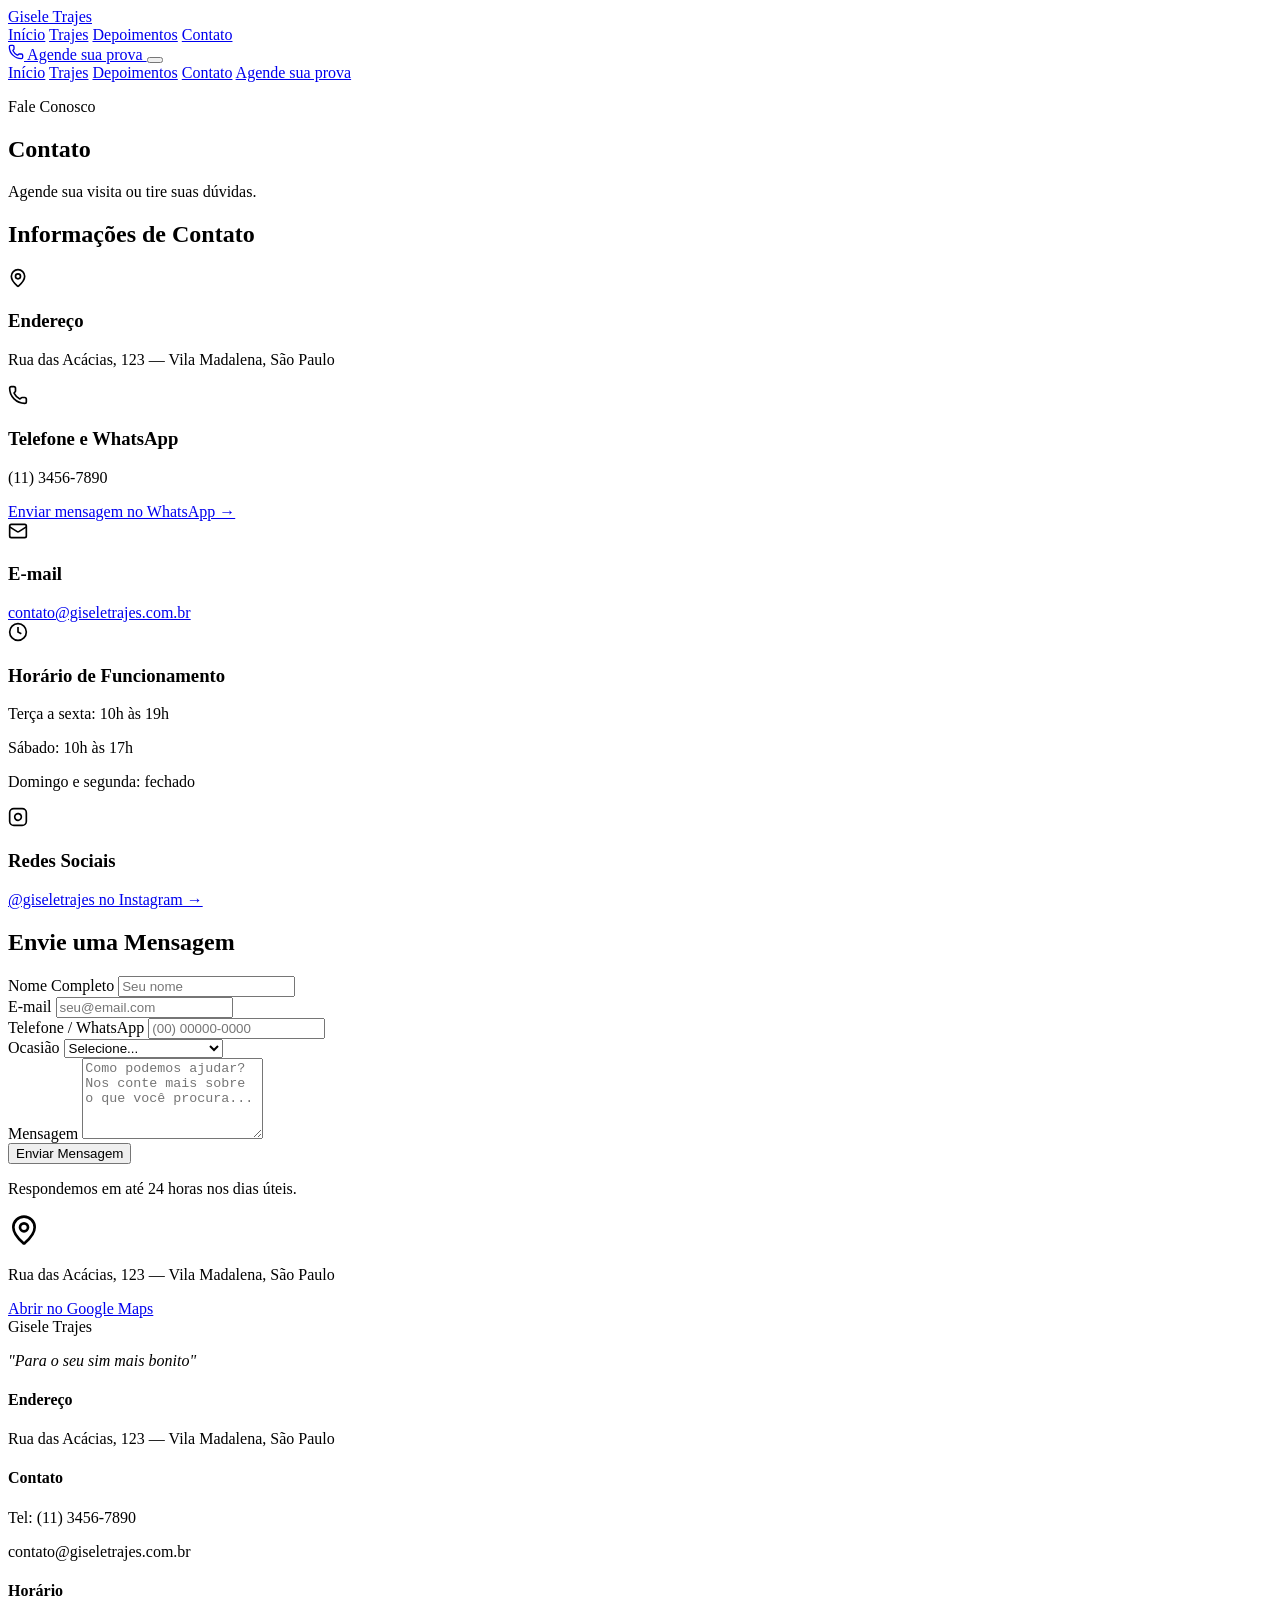
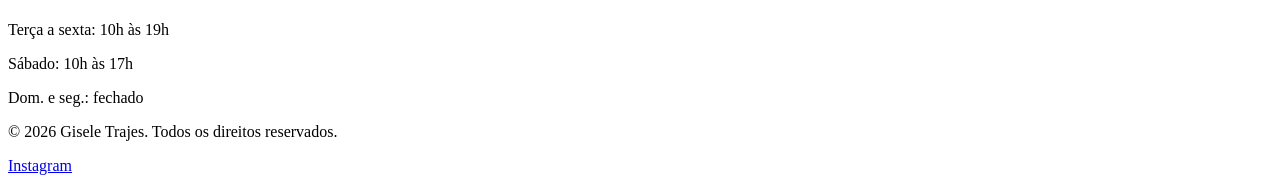
==== contato.html @ ccc1bd3e "Add files via upload" ====
<!DOCTYPE html>
<html lang="pt-BR">
<head>
  <meta charset="UTF-8">
  <meta name="viewport" content="width=device-width, initial-scale=1.0">
  <title>Contato — Gisele Trajes</title>
  <link rel="stylesheet" href="assets/css/style.css">
  <link rel="preconnect" href="https://fonts.googleapis.com">
  <link rel="preconnect" href="https://fonts.gstatic.com" crossorigin>
  <link href="https://fonts.googleapis.com/css2?family=Playfair+Display:ital,wght@0,400;0,600;1,400&family=Cormorant+Garamond:wght@300;400&family=Jost:wght@300;400;500&display=swap" rel="stylesheet">
</head>
<body>

  <header class="site-header">
    <div class="container header-inner">
      <a href="index.html" class="logo">
        <img src="assets/images/logo.svg" alt="Gisele Trajes" class="logo-img" onerror="this.style.display='none'; this.nextElementSibling.style.display='block'">
        <span class="logo-text" style="display:none">Gisele Trajes</span>
      </a>
      <nav class="main-nav">
        <a href="index.html" class="nav-link">Início</a>
        <a href="trajes.html" class="nav-link">Trajes</a>
        <a href="depoimentos.html" class="nav-link">Depoimentos</a>
        <a href="contato.html" class="nav-link active">Contato</a>
      </nav>
      <a href="https://wa.me/5511999998888?text=Olá!%20Vim%20pelo%20site%20da%20Gisele%20Trajes%20e%20gostaria%20de%20mais%20informações." target="_blank" class="btn btn-primary header-cta">
        <svg width="16" height="16" viewBox="0 0 24 24" fill="none" stroke="currentColor" stroke-width="2" stroke-linecap="round" stroke-linejoin="round"><path d="M13.832 16.568a1 1 0 0 0 1.213-.303l.355-.465A2 2 0 0 1 17 15h3a2 2 0 0 1 2 2v3a2 2 0 0 1-2 2A18 18 0 0 1 2 4a2 2 0 0 1 2-2h3a2 2 0 0 1 2 2v3a2 2 0 0 1-.8 1.6l-.468.351a1 1 0 0 0-.292 1.233 14 14 0 0 0 6.392 6.384"></path></svg>
        Agende sua prova
      </a>
      <button class="menu-toggle" aria-label="Menu" onclick="toggleMenu()">
        <span></span><span></span><span></span>
      </button>
    </div>
    <div class="mobile-nav" id="mobileNav">
      <a href="index.html">Início</a>
      <a href="trajes.html">Trajes</a>
      <a href="depoimentos.html">Depoimentos</a>
      <a href="contato.html">Contato</a>
      <a href="https://wa.me/5511999998888" target="_blank" class="btn btn-primary">Agende sua prova</a>
    </div>
  </header>

  <main>

    <!-- PAGE HERO SHORT -->
    <section class="page-hero page-hero-short">
      <div class="container page-hero-content">
        <p class="section-eyebrow">Fale Conosco</p>
        <h1 class="page-hero-title dark">Contato</h1>
        <p class="page-hero-sub dark">Agende sua visita ou tire suas dúvidas.</p>
      </div>
    </section>

    <!-- CONTATO PRINCIPAL -->
    <section class="section">
      <div class="container contact-grid">

        <!-- INFO -->
        <div class="contact-info">
          <h2 class="section-title">Informações de Contato</h2>

          <div class="contact-items">
            <div class="contact-item">
              <div class="contact-icon">
                <svg width="20" height="20" viewBox="0 0 24 24" fill="none" stroke="currentColor" stroke-width="2"><path d="M20 10c0 4.993-5.539 10.193-7.399 11.799a1 1 0 0 1-1.202 0C9.539 20.193 4 14.993 4 10a8 8 0 0 1 16 0"/><circle cx="12" cy="10" r="3"/></svg>
              </div>
              <div>
                <h3>Endereço</h3>
                <p>Rua das Acácias, 123 — Vila Madalena, São Paulo</p>
              </div>
            </div>

            <div class="contact-item">
              <div class="contact-icon">
                <svg width="20" height="20" viewBox="0 0 24 24" fill="none" stroke="currentColor" stroke-width="2"><path d="M13.832 16.568a1 1 0 0 0 1.213-.303l.355-.465A2 2 0 0 1 17 15h3a2 2 0 0 1 2 2v3a2 2 0 0 1-2 2A18 18 0 0 1 2 4a2 2 0 0 1 2-2h3a2 2 0 0 1 2 2v3a2 2 0 0 1-.8 1.6l-.468.351a1 1 0 0 0-.292 1.233 14 14 0 0 0 6.392 6.384"/></svg>
              </div>
              <div>
                <h3>Telefone e WhatsApp</h3>
                <p>(11) 3456-7890</p>
                <a href="https://wa.me/5511999998888?text=Olá!%20Vim%20pelo%20site%20da%20Gisele%20Trajes." target="_blank" class="contact-link">Enviar mensagem no WhatsApp →</a>
              </div>
            </div>

            <div class="contact-item">
              <div class="contact-icon">
                <svg width="20" height="20" viewBox="0 0 24 24" fill="none" stroke="currentColor" stroke-width="2"><path d="m22 7-8.991 5.727a2 2 0 0 1-2.009 0L2 7"/><rect x="2" y="4" width="20" height="16" rx="2"/></svg>
              </div>
              <div>
                <h3>E-mail</h3>
                <a href="mailto:contato@giseletrajes.com.br" class="contact-link">contato@giseletrajes.com.br</a>
              </div>
            </div>

            <div class="contact-item">
              <div class="contact-icon">
                <svg width="20" height="20" viewBox="0 0 24 24" fill="none" stroke="currentColor" stroke-width="2"><path d="M12 6v6l4 2"/><circle cx="12" cy="12" r="10"/></svg>
              </div>
              <div>
                <h3>Horário de Funcionamento</h3>
                <p>Terça a sexta: 10h às 19h</p>
                <p>Sábado: 10h às 17h</p>
                <p>Domingo e segunda: fechado</p>
              </div>
            </div>

            <div class="contact-item">
              <div class="contact-icon">
                <svg width="20" height="20" viewBox="0 0 24 24" fill="none" stroke="currentColor" stroke-width="2"><rect width="20" height="20" x="2" y="2" rx="5" ry="5"/><path d="M16 11.37A4 4 0 1 1 12.63 8 4 4 0 0 1 16 11.37z"/><line x1="17.5" x2="17.51" y1="6.5" y2="6.5"/></svg>
              </div>
              <div>
                <h3>Redes Sociais</h3>
                <a href="https://instagram.com/giseletrajes" target="_blank" class="contact-link">@giseletrajes no Instagram →</a>
              </div>
            </div>
          </div>
        </div>

        <!-- FORMULÁRIO -->
        <div class="contact-form-wrap">
          <h2 class="section-title">Envie uma Mensagem</h2>
          <form class="contact-form" id="contactForm" onsubmit="submitForm(event)">
            <div class="form-group">
              <label for="name">Nome Completo</label>
              <input type="text" id="name" name="name" placeholder="Seu nome" required>
            </div>
            <div class="form-row">
              <div class="form-group">
                <label for="email">E-mail</label>
                <input type="email" id="email" name="email" placeholder="seu@email.com" required>
              </div>
              <div class="form-group">
                <label for="phone">Telefone / WhatsApp</label>
                <input type="tel" id="phone" name="phone" placeholder="(00) 00000-0000">
              </div>
            </div>
            <div class="form-group">
              <label for="occasion">Ocasião</label>
              <select id="occasion" name="occasion">
                <option value="">Selecione...</option>
                <option value="noiva">Casamento (noiva)</option>
                <option value="madrinha">Casamento (madrinha)</option>
                <option value="debutante">Festa de 15 anos</option>
                <option value="outro">Outro evento</option>
              </select>
            </div>
            <div class="form-group">
              <label for="message">Mensagem</label>
              <textarea id="message" name="message" rows="5" placeholder="Como podemos ajudar? Nos conte mais sobre o que você procura..." required></textarea>
            </div>
            <button type="submit" class="btn btn-primary btn-full">Enviar Mensagem</button>
            <p class="form-note">Respondemos em até 24 horas nos dias úteis.</p>
          </form>
          <div class="form-success" id="formSuccess" style="display:none">
            <div class="success-icon">✓</div>
            <h3>Mensagem enviada!</h3>
            <p>Obrigada pelo contato. Retornaremos em breve.</p>
            <a href="https://wa.me/5511999998888" target="_blank" class="btn btn-primary mt-action">Também pode nos chamar no WhatsApp</a>
          </div>
        </div>

      </div>
    </section>

    <!-- MAPA -->
    <section class="map-section">
      <div class="map-placeholder">
        <div class="map-overlay-text">
          <svg width="32" height="32" viewBox="0 0 24 24" fill="none" stroke="currentColor" stroke-width="2"><path d="M20 10c0 4.993-5.539 10.193-7.399 11.799a1 1 0 0 1-1.202 0C9.539 20.193 4 14.993 4 10a8 8 0 0 1 16 0"/><circle cx="12" cy="10" r="3"/></svg>
          <p>Rua das Acácias, 123 — Vila Madalena, São Paulo</p>
          <a href="https://maps.google.com/?q=Rua+das+Acácias+123+Vila+Madalena+São+Paulo" target="_blank" class="btn btn-primary">Abrir no Google Maps</a>
        </div>
      </div>
    </section>

  </main>

  <footer class="site-footer">
    <div class="container footer-inner">
      <div class="footer-brand">
        <img src="assets/images/logo.svg" alt="Gisele Trajes" class="footer-logo" onerror="this.style.display='none'; this.nextElementSibling.style.display='block'">
        <span class="logo-text footer-logo-text" style="display:none">Gisele Trajes</span>
        <p class="footer-tagline"><em>"Para o seu sim mais bonito"</em></p>
      </div>
      <div class="footer-cols">
        <div class="footer-col">
          <h4>Endereço</h4>
          <p>Rua das Acácias, 123 — Vila Madalena, São Paulo</p>
        </div>
        <div class="footer-col">
          <h4>Contato</h4>
          <p>Tel: (11) 3456-7890</p>
          <p>contato@giseletrajes.com.br</p>
        </div>
        <div class="footer-col">
          <h4>Horário</h4>
          <p>Terça a sexta: 10h às 19h</p>
          <p>Sábado: 10h às 17h</p>
          <p>Dom. e seg.: fechado</p>
        </div>
      </div>
      <div class="footer-bottom">
        <p>© 2026 Gisele Trajes. Todos os direitos reservados.</p>
        <div class="footer-links">
          <a href="https://instagram.com/giseletrajes" target="_blank">Instagram</a>
        </div>
      </div>
    </div>
  </footer>

  <script src="assets/js/main.js"></script>
</body>
</html>
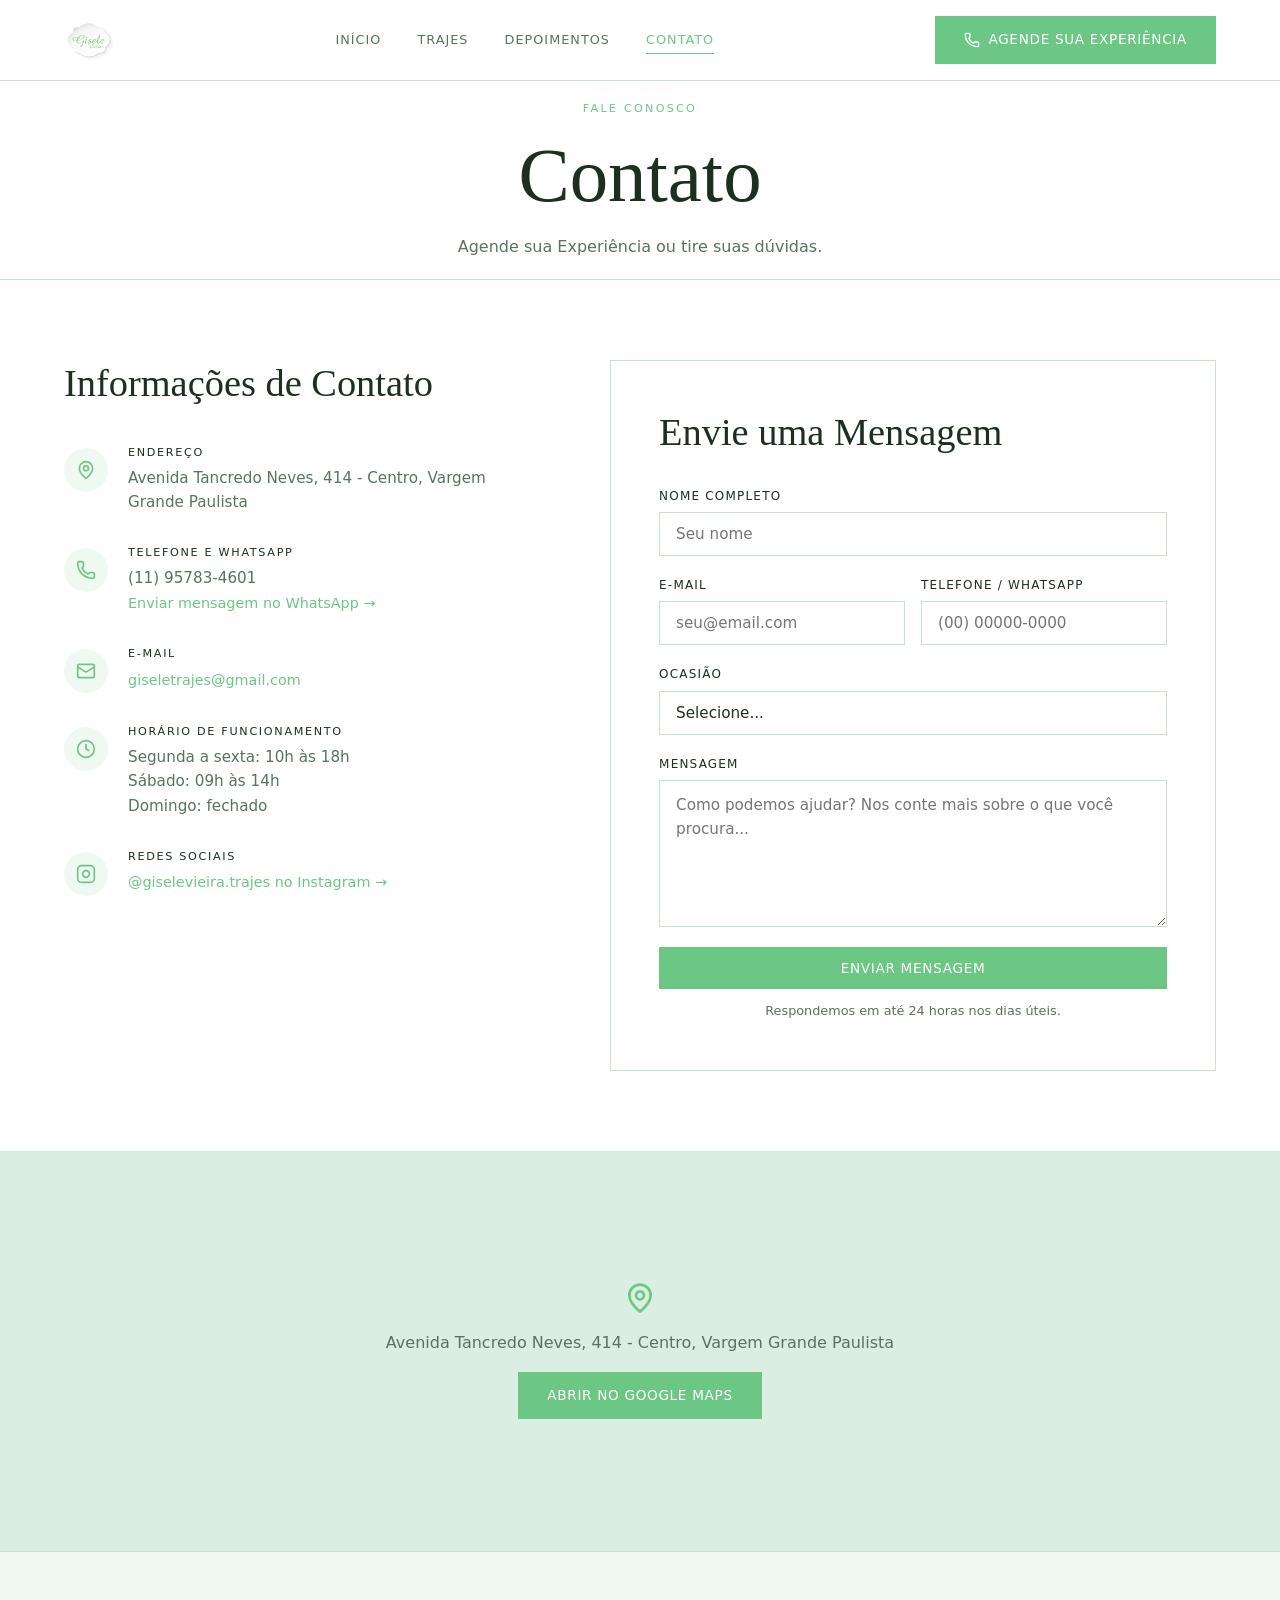
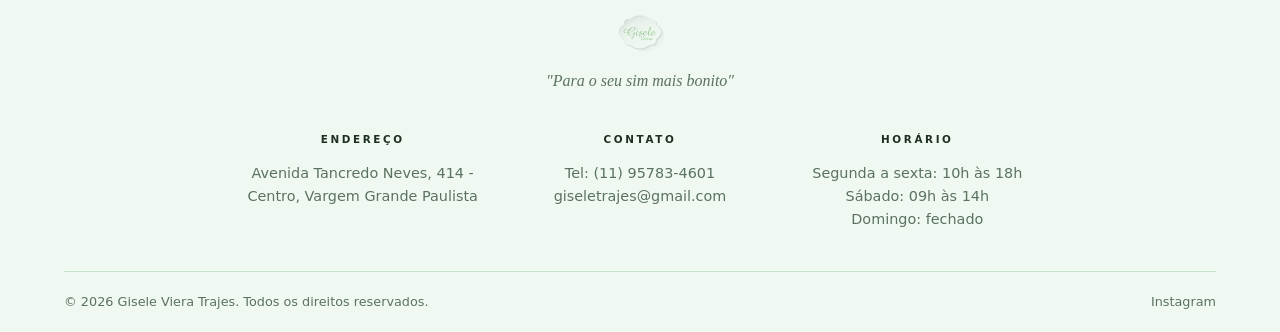
==== commit 9881191a: "Add files via upload" ====
--- a/contato.html
+++ b/contato.html
@@ -3,7 +3,28 @@
 <head>
   <meta charset="UTF-8">
   <meta name="viewport" content="width=device-width, initial-scale=1.0">
-  <title>Contato — Gisele Trajes</title>
+  <title>Gisele Viera Trajes — Contato</title>
+  <meta name="description" content="Entre em contato com a Gisele Viera Trajes em Vargem Grande Paulista e agende sua experiência ou tire suas dúvidas pelo WhatsApp.">
+  <link rel="canonical" href="https://giseletrajes.github.io/brilhe.comigo/contato.html">
+
+  <!-- Favicon -->
+  <link rel="icon" type="image/x-icon" href="assets/images/favicon/favicon.ico">
+  <link rel="icon" type="image/png" sizes="32x32" href="assets/images/favicon/favicon-32x32.png">
+  <link rel="icon" type="image/png" sizes="16x16" href="assets/images/favicon/favicon-16x16.png">
+  <link rel="apple-touch-icon" sizes="180x180" href="assets/images/favicon/apple-touch-icon.png">
+  <link rel="manifest" href="site.webmanifest">
+  <meta name="theme-color" content="#ffffff">
+
+  <!-- Open Graph / Redes sociais -->
+  <meta property="og:type" content="website">
+  <meta property="og:locale" content="pt_BR">
+  <meta property="og:site_name" content="Gisele Viera Trajes">
+  <meta property="og:title" content="Gisele Viera Trajes — Contato">
+  <meta property="og:description" content="Entre em contato com a Gisele Viera Trajes em Vargem Grande Paulista e agende sua experiência.">
+  <meta property="og:image" content="https://giseletrajes.github.io/brilhe.comigo/assets/images/favicon/android-chrome-512x512.png">
+  <meta property="og:url" content="https://giseletrajes.github.io/brilhe.comigo/contato.html">
+  <meta name="twitter:card" content="summary_large_image">
+
   <link rel="stylesheet" href="assets/css/style.css">
   <link rel="preconnect" href="https://fonts.googleapis.com">
   <link rel="preconnect" href="https://fonts.gstatic.com" crossorigin>
@@ -15,7 +36,7 @@
     <div class="container header-inner">
       <a href="index.html" class="logo">
         <img src="assets/images/logo.svg" alt="Gisele Trajes" class="logo-img" onerror="this.style.display='none'; this.nextElementSibling.style.display='block'">
-        <span class="logo-text" style="display:none">Gisele Trajes</span>
+        <span class="logo-text" style="display:none">Gisele Viera Trajes®</span>
       </a>
       <nav class="main-nav">
         <a href="index.html" class="nav-link">Início</a>
@@ -23,9 +44,9 @@
         <a href="depoimentos.html" class="nav-link">Depoimentos</a>
         <a href="contato.html" class="nav-link active">Contato</a>
       </nav>
-      <a href="https://wa.me/5511999998888?text=Olá!%20Vim%20pelo%20site%20da%20Gisele%20Trajes%20e%20gostaria%20de%20mais%20informações." target="_blank" class="btn btn-primary header-cta">
+      <a href="https://wa.me/5511957834601?text=Olá!%20Vim%20pelo%20site%20da%20Gisele%20Viera%20Trajes%20e%20gostaria%20de%20mais%20informações." target="_blank" class="btn btn-primary header-cta">
         <svg width="16" height="16" viewBox="0 0 24 24" fill="none" stroke="currentColor" stroke-width="2" stroke-linecap="round" stroke-linejoin="round"><path d="M13.832 16.568a1 1 0 0 0 1.213-.303l.355-.465A2 2 0 0 1 17 15h3a2 2 0 0 1 2 2v3a2 2 0 0 1-2 2A18 18 0 0 1 2 4a2 2 0 0 1 2-2h3a2 2 0 0 1 2 2v3a2 2 0 0 1-.8 1.6l-.468.351a1 1 0 0 0-.292 1.233 14 14 0 0 0 6.392 6.384"></path></svg>
-        Agende sua prova
+        Agende sua experiência
       </a>
       <button class="menu-toggle" aria-label="Menu" onclick="toggleMenu()">
         <span></span><span></span><span></span>
@@ -36,37 +57,34 @@
       <a href="trajes.html">Trajes</a>
       <a href="depoimentos.html">Depoimentos</a>
       <a href="contato.html">Contato</a>
-      <a href="https://wa.me/5511999998888" target="_blank" class="btn btn-primary">Agende sua prova</a>
+      <a href="https://wa.me/5511957834601" target="_blank" class="btn btn-primary">Agende sua experiência</a>
     </div>
   </header>
 
   <main>
 
-    <!-- PAGE HERO SHORT -->
     <section class="page-hero page-hero-short">
       <div class="container page-hero-content">
         <p class="section-eyebrow">Fale Conosco</p>
         <h1 class="page-hero-title dark">Contato</h1>
-        <p class="page-hero-sub dark">Agende sua visita ou tire suas dúvidas.</p>
+        <p class="page-hero-sub dark">Agende sua Experiência ou tire suas dúvidas.</p>
       </div>
     </section>
 
-    <!-- CONTATO PRINCIPAL -->
     <section class="section">
       <div class="container contact-grid">
 
-        <!-- INFO -->
         <div class="contact-info">
           <h2 class="section-title">Informações de Contato</h2>
-
           <div class="contact-items">
+
             <div class="contact-item">
               <div class="contact-icon">
                 <svg width="20" height="20" viewBox="0 0 24 24" fill="none" stroke="currentColor" stroke-width="2"><path d="M20 10c0 4.993-5.539 10.193-7.399 11.799a1 1 0 0 1-1.202 0C9.539 20.193 4 14.993 4 10a8 8 0 0 1 16 0"/><circle cx="12" cy="10" r="3"/></svg>
               </div>
               <div>
                 <h3>Endereço</h3>
-                <p>Rua das Acácias, 123 — Vila Madalena, São Paulo</p>
+                <p>Avenida Tancredo Neves, 414 - Centro, Vargem Grande Paulista</p>
               </div>
             </div>
 
@@ -76,8 +94,8 @@
               </div>
               <div>
                 <h3>Telefone e WhatsApp</h3>
-                <p>(11) 3456-7890</p>
-                <a href="https://wa.me/5511999998888?text=Olá!%20Vim%20pelo%20site%20da%20Gisele%20Trajes." target="_blank" class="contact-link">Enviar mensagem no WhatsApp →</a>
+                <p>(11) 95783-4601</p>
+                <a href="https://wa.me/5511957834601?text=Olá!%20Gostaria%20de%20agendar%20minha%20experiência." target="_blank" class="contact-link">Enviar mensagem no WhatsApp →</a>
               </div>
             </div>
 
@@ -87,7 +105,7 @@
               </div>
               <div>
                 <h3>E-mail</h3>
-                <a href="mailto:contato@giseletrajes.com.br" class="contact-link">contato@giseletrajes.com.br</a>
+                <a href="mailto:giseletrajes@gmail.com" class="contact-link">giseletrajes@gmail.com</a>
               </div>
             </div>
 
@@ -97,9 +115,9 @@
               </div>
               <div>
                 <h3>Horário de Funcionamento</h3>
-                <p>Terça a sexta: 10h às 19h</p>
-                <p>Sábado: 10h às 17h</p>
-                <p>Domingo e segunda: fechado</p>
+                <p>Segunda a sexta: 10h às 18h</p>
+                <p>Sábado: 09h às 14h</p>
+                <p>Domingo: fechado</p>
               </div>
             </div>
 
@@ -109,16 +127,22 @@
               </div>
               <div>
                 <h3>Redes Sociais</h3>
-                <a href="https://instagram.com/giseletrajes" target="_blank" class="contact-link">@giseletrajes no Instagram →</a>
-              </div>
-            </div>
+                <a href="https://www.instagram.com/giselevieira.trajes?igsh=MWN2bXEzNnM3ZTVnYQ==" target="_blank" class="contact-link">@giselevieira.trajes no Instagram →</a>
+              </div>
+            </div>
+
           </div>
         </div>
 
         <!-- FORMULÁRIO -->
         <div class="contact-form-wrap">
           <h2 class="section-title">Envie uma Mensagem</h2>
-          <form class="contact-form" id="contactForm" onsubmit="submitForm(event)">
+
+          <form class="contact-form" id="contactForm">
+            <!-- campos ocultos para o Formspree -->
+            <input type="hidden" name="_subject" value="✨ Nova mensagem pelo site — Gisele Viera Trajes">
+            <input type="hidden" name="_replyto" id="replyto" value="">
+
             <div class="form-group">
               <label for="name">Nome Completo</label>
               <input type="text" id="name" name="name" placeholder="Seu nome" required>
@@ -137,24 +161,37 @@
               <label for="occasion">Ocasião</label>
               <select id="occasion" name="occasion">
                 <option value="">Selecione...</option>
-                <option value="noiva">Casamento (noiva)</option>
-                <option value="madrinha">Casamento (madrinha)</option>
-                <option value="debutante">Festa de 15 anos</option>
-                <option value="outro">Outro evento</option>
+                <option value="Casamento (noiva)">Casamento (noiva)</option>
+                <option value="Casamento (madrinha)">Casamento (madrinha)</option>
+                <option value="Festa de 15 anos">Festa de 15 anos</option>
+                <option value="Outro evento">Outro evento</option>
               </select>
             </div>
             <div class="form-group">
               <label for="message">Mensagem</label>
               <textarea id="message" name="message" rows="5" placeholder="Como podemos ajudar? Nos conte mais sobre o que você procura..." required></textarea>
             </div>
-            <button type="submit" class="btn btn-primary btn-full">Enviar Mensagem</button>
+
+            <button type="submit" class="btn btn-primary btn-full" id="submitBtn">
+              Enviar Mensagem
+            </button>
             <p class="form-note">Respondemos em até 24 horas nos dias úteis.</p>
           </form>
+
+          <!-- Sucesso -->
           <div class="form-success" id="formSuccess" style="display:none">
             <div class="success-icon">✓</div>
             <h3>Mensagem enviada!</h3>
             <p>Obrigada pelo contato. Retornaremos em breve.</p>
-            <a href="https://wa.me/5511999998888" target="_blank" class="btn btn-primary mt-action">Também pode nos chamar no WhatsApp</a>
+            <a id="whatsappSuccessLink" href="#" target="_blank" class="btn btn-primary mt-action">
+              Enviar também pelo WhatsApp
+            </a>
+          </div>
+
+          <!-- Erro -->
+          <div class="form-error" id="formError" style="display:none">
+            <p>⚠️ Não foi possível enviar o e-mail agora. Fale conosco diretamente pelo WhatsApp!</p>
+            <a id="whatsappErrorLink" href="#" target="_blank" class="btn btn-primary mt-action">Chamar no WhatsApp</a>
           </div>
         </div>
 
@@ -166,8 +203,8 @@
       <div class="map-placeholder">
         <div class="map-overlay-text">
           <svg width="32" height="32" viewBox="0 0 24 24" fill="none" stroke="currentColor" stroke-width="2"><path d="M20 10c0 4.993-5.539 10.193-7.399 11.799a1 1 0 0 1-1.202 0C9.539 20.193 4 14.993 4 10a8 8 0 0 1 16 0"/><circle cx="12" cy="10" r="3"/></svg>
-          <p>Rua das Acácias, 123 — Vila Madalena, São Paulo</p>
-          <a href="https://maps.google.com/?q=Rua+das+Acácias+123+Vila+Madalena+São+Paulo" target="_blank" class="btn btn-primary">Abrir no Google Maps</a>
+          <p>Avenida Tancredo Neves, 414 - Centro, Vargem Grande Paulista</p>
+          <a href="https://www.google.com/maps/place/Gisele+Vieira+-+Trajes/@-23.6063088,-47.0329686,17z/data=!3m1!4b1!4m6!3m5!1s0x94cf0969a7793feb:0x93afc98e4dbaebb1!8m2!3d-23.6063138!4d-47.0280977!16s%2Fg%2F11g1yl87pk?entry=ttu&g_ep=EgoyMDI2MDUwMi4wIKXMDSoASAFQAw%3D%3D" target="_blank" class="btn btn-primary">Abrir no Google Maps</a>
         </div>
       </div>
     </section>
@@ -177,36 +214,126 @@
   <footer class="site-footer">
     <div class="container footer-inner">
       <div class="footer-brand">
-        <img src="assets/images/logo.svg" alt="Gisele Trajes" class="footer-logo" onerror="this.style.display='none'; this.nextElementSibling.style.display='block'">
+        <img src="assets/images/logo.svg" alt="Gisele Viera Trajes" class="footer-logo" onerror="this.style.display='none'; this.nextElementSibling.style.display='block'">
         <span class="logo-text footer-logo-text" style="display:none">Gisele Trajes</span>
         <p class="footer-tagline"><em>"Para o seu sim mais bonito"</em></p>
       </div>
       <div class="footer-cols">
         <div class="footer-col">
           <h4>Endereço</h4>
-          <p>Rua das Acácias, 123 — Vila Madalena, São Paulo</p>
+          <p>Avenida Tancredo Neves, 414 - Centro, Vargem Grande Paulista</p>
         </div>
         <div class="footer-col">
           <h4>Contato</h4>
-          <p>Tel: (11) 3456-7890</p>
-          <p>contato@giseletrajes.com.br</p>
+          <p>Tel: (11) 95783-4601</p>
+          <p>giseletrajes@gmail.com</p>
         </div>
         <div class="footer-col">
           <h4>Horário</h4>
-          <p>Terça a sexta: 10h às 19h</p>
-          <p>Sábado: 10h às 17h</p>
-          <p>Dom. e seg.: fechado</p>
+          <p>Segunda a sexta: 10h às 18h</p>
+          <p>Sábado: 09h às 14h</p>
+          <p>Domingo: fechado</p>
         </div>
       </div>
       <div class="footer-bottom">
-        <p>© 2026 Gisele Trajes. Todos os direitos reservados.</p>
+        <p>© 2026 Gisele Viera Trajes. Todos os direitos reservados.</p>
         <div class="footer-links">
-          <a href="https://instagram.com/giseletrajes" target="_blank">Instagram</a>
+          <a href="https://www.instagram.com/giselevieira.trajes?igsh=MWN2bXEzNnM3ZTVnYQ==" target="_blank">Instagram</a>
         </div>
       </div>
     </div>
   </footer>
 
   <script src="assets/js/main.js"></script>
+  <script>
+    // ================================================================
+    // CONFIGURAÇÃO — só mude o FORMSPREE_ID depois de criar sua conta
+    // ================================================================
+    const FORMSPREE_ID = 'mbdwaoge'; // ← troque pelo ID do Formspree
+    const WA_NUMBER   = '5511999070361';
+
+    // Sincroniza o campo _replyto com o email digitado
+    document.getElementById('email').addEventListener('input', function() {
+      document.getElementById('replyto').value = this.value;
+    });
+
+    // ── SUBMISSÃO ──
+    document.getElementById('contactForm').addEventListener('submit', async function(e) {
+      e.preventDefault();
+
+      const btn = document.getElementById('submitBtn');
+      btn.textContent = 'Enviando...';
+      btn.disabled = true;
+
+      // Coleta dados
+      const name     = document.getElementById('name').value.trim();
+      const email    = document.getElementById('email').value.trim();
+      const phone    = document.getElementById('phone').value.trim();
+      const occasion = document.getElementById('occasion').value;
+      const message  = document.getElementById('message').value.trim();
+
+      // Monta link do WhatsApp com todas as informações formatadas
+      const waText = encodeURIComponent(
+        `✨ *Nova mensagem pelo site*\n\n` +
+        `👤 *Nome:* ${name}\n` +
+        `📧 *E-mail:* ${email}\n` +
+        `📱 *Telefone:* ${phone || 'Não informado'}\n` +
+        `🎉 *Ocasião:* ${occasion || 'Não informada'}\n\n` +
+        `💬 *Mensagem:*\n${message}`
+      );
+      const waLink = `https://wa.me/${WA_NUMBER}?text=${waText}`;
+
+      // Salva o link nas telas de retorno
+      document.getElementById('whatsappSuccessLink').href = waLink;
+      document.getElementById('whatsappErrorLink').href   = waLink;
+
+      // ── ENVIA EMAIL VIA FORMSPREE ──
+      try {
+        const res = await fetch(`https://formspree.io/f/${FORMSPREE_ID}`, {
+          method: 'POST',
+          headers: { 'Accept': 'application/json' },
+          body: new FormData(this)
+        });
+
+        if (res.ok) {
+          // Email enviado com sucesso!
+          mostrar('formSuccess');
+          // Abre WhatsApp automaticamente após 1.5s
+          setTimeout(() => window.open(waLink, '_blank'), 1500);
+        } else {
+          // Formspree retornou erro (verifique se o ID está correto)
+          mostrar('formError');
+          setTimeout(() => window.open(waLink, '_blank'), 800);
+        }
+
+      } catch (err) {
+        // Sem internet ou outro erro — redireciona pro WhatsApp
+        mostrar('formError');
+        setTimeout(() => window.open(waLink, '_blank'), 800);
+      }
+    });
+
+    function mostrar(id) {
+      document.getElementById('contactForm').style.display = 'none';
+      document.getElementById(id).style.display = 'block';
+    }
+  </script>
+
+  <style>
+    .form-error {
+      text-align: center;
+      padding: 32px 24px;
+      background: #fff8f8;
+      border: 1px solid #ffd0d0;
+      margin-top: 16px;
+    }
+    .form-error p {
+      color: #c0392b;
+      margin-bottom: 16px;
+      font-size: 0.95rem;
+      line-height: 1.6;
+    }
+  </style>
+
 </body>
 </html>
--- a/assets/css/style.css
+++ b/assets/css/style.css
@@ -0,0 +1,863 @@
+/* =============================================
+   GISELE TRAJES — CSS Principal
+   ============================================= */
+
+/* ---- VARIÁVEIS ---- */
+:root {
+  --primary: #6cc784;
+  --primary-light: #9ddaac;
+  --primary-dark: #3e9957;
+  --secondary: #f0f8f2;
+  --secondary-dark: #daeee1;
+  --dark: #111a13;
+  --dark-mid: #1e2f21;
+  --text: #1e2f21;
+  --text-muted: #5a7260;
+  --border: #c8e2ce;
+  --white: #ffffff;
+  --font-serif: 'Playfair Display', Georgia, serif;
+  --font-display: 'Cormorant Garamond', Georgia, serif;
+  --font-body: 'Jost', system-ui, sans-serif;
+  --radius: 0px;
+  --transition: 0.3s cubic-bezier(0.4, 0, 0.2, 1);
+}
+
+/* ---- RESET & BASE ---- */
+*, *::before, *::after { box-sizing: border-box; margin: 0; padding: 0; }
+
+html { scroll-behavior: smooth; }
+
+body {
+  font-family: var(--font-body);
+  color: var(--text);
+  background: var(--white);
+  line-height: 1.6;
+  -webkit-font-smoothing: antialiased;
+}
+
+img { display: block; max-width: 100%; height: auto; }
+
+a { color: inherit; text-decoration: none; }
+
+h1, h2, h3, h4 { font-family: var(--font-serif); font-weight: 400; line-height: 1.2; }
+
+/* ---- CONTAINER ---- */
+.container {
+  width: 100%;
+  max-width: 1200px;
+  margin: 0 auto;
+  padding: 0 24px;
+}
+
+/* ---- SEÇÕES ---- */
+.section { padding: 80px 0; }
+.bg-soft { background: var(--secondary); }
+.bg-dark { background: var(--dark); color: var(--white); }
+.bg-primary-soft { background: #f0faf3; }
+
+/* ---- TIPOGRAFIA ---- */
+.section-eyebrow {
+  font-family: var(--font-body);
+  font-size: 0.7rem;
+  font-weight: 500;
+  letter-spacing: 0.2em;
+  text-transform: uppercase;
+  color: var(--primary);
+  margin-bottom: 12px;
+}
+.section-eyebrow.light { color: var(--primary-light); }
+
+.section-title {
+  font-size: clamp(1.8rem, 3vw, 2.8rem);
+  color: var(--text);
+  margin-bottom: 16px;
+}
+.section-title.light { color: var(--white); }
+
+.section-header { text-align: center; margin-bottom: 56px; }
+
+.body-text {
+  font-size: 1rem;
+  font-weight: 300;
+  color: var(--text-muted);
+  line-height: 1.8;
+  margin-bottom: 16px;
+}
+.body-text.light { color: rgba(255,255,255,0.75); }
+
+.mt-action { margin-top: 32px; display: inline-flex; }
+
+/* ---- BUTTONS ---- */
+.btn {
+  display: inline-flex;
+  align-items: center;
+  gap: 8px;
+  padding: 12px 28px;
+  font-family: var(--font-body);
+  font-size: 0.85rem;
+  font-weight: 500;
+  letter-spacing: 0.05em;
+  text-transform: uppercase;
+  border: 1.5px solid transparent;
+  cursor: pointer;
+  transition: var(--transition);
+  text-decoration: none;
+  white-space: nowrap;
+}
+.btn-lg { padding: 16px 36px; }
+.btn-full { width: 100%; justify-content: center; }
+
+.btn-primary {
+  background: var(--primary);
+  color: var(--white);
+  border-color: var(--primary);
+}
+.btn-primary:hover { background: var(--primary-dark); border-color: var(--primary-dark); }
+
+.btn-secondary {
+  background: var(--secondary-dark);
+  color: var(--text);
+  border-color: var(--secondary-dark);
+}
+.btn-secondary:hover { background: var(--border); }
+
+.btn-light {
+  background: var(--white);
+  color: var(--primary-dark);
+  border-color: var(--white);
+}
+.btn-light:hover { background: var(--secondary); }
+
+.btn-outline-light {
+  background: transparent;
+  color: var(--white);
+  border-color: rgba(255,255,255,0.6);
+}
+.btn-outline-light:hover { background: rgba(255,255,255,0.1); border-color: var(--white); }
+
+/* ---- HEADER ---- */
+.site-header {
+  position: fixed;
+  top: 0;
+  left: 0;
+  right: 0;
+  z-index: 100;
+  background: rgba(255,255,255,0.95);
+  backdrop-filter: blur(12px);
+  border-bottom: 1px solid var(--border);
+  transition: var(--transition);
+}
+
+.header-inner {
+  display: flex;
+  align-items: center;
+  justify-content: space-between;
+  height: 80px;
+  gap: 32px;
+}
+
+.logo { display: flex; align-items: center; }
+.logo-img { height: 40px; width: auto; }
+.logo-text {
+  font-family: var(--font-serif);
+  font-size: 1.4rem;
+  color: var(--primary);
+}
+
+.main-nav {
+  display: flex;
+  align-items: center;
+  gap: 36px;
+}
+
+.nav-link {
+  font-size: 0.8rem;
+  font-weight: 400;
+  letter-spacing: 0.08em;
+  text-transform: uppercase;
+  color: var(--text-muted);
+  transition: color var(--transition);
+  position: relative;
+}
+.nav-link::after {
+  content: '';
+  position: absolute;
+  bottom: -4px;
+  left: 0; right: 0;
+  height: 1px;
+  background: var(--primary);
+  transform: scaleX(0);
+  transition: transform var(--transition);
+}
+.nav-link:hover, .nav-link.active { color: var(--primary); }
+.nav-link.active::after, .nav-link:hover::after { transform: scaleX(1); }
+
+.header-cta { display: none; }
+@media (min-width: 900px) { .header-cta { display: inline-flex; } }
+
+/* ---- MOBILE NAV ---- */
+.menu-toggle {
+  display: none;
+  flex-direction: column;
+  gap: 5px;
+  background: none;
+  border: none;
+  cursor: pointer;
+  padding: 8px;
+}
+.menu-toggle span {
+  display: block;
+  width: 24px;
+  height: 1.5px;
+  background: var(--text);
+  transition: var(--transition);
+}
+@media (max-width: 899px) {
+  .main-nav { display: none; }
+  .menu-toggle { display: flex; }
+}
+
+.mobile-nav {
+  display: none;
+  position: fixed;
+  top: 80px;
+  left: 0; right: 0;
+  background: var(--white);
+  border-bottom: 1px solid var(--border);
+  padding: 24px;
+  flex-direction: column;
+  gap: 20px;
+  z-index: 99;
+}
+.mobile-nav.open { display: flex; }
+.mobile-nav a {
+  font-size: 0.85rem;
+  font-weight: 400;
+  letter-spacing: 0.1em;
+  text-transform: uppercase;
+  color: var(--text-muted);
+  padding: 8px 0;
+  border-bottom: 1px solid var(--border);
+}
+.mobile-nav a:last-child { border-bottom: none; }
+
+/* ---- HERO ---- */
+.hero {
+  position: relative;
+  height: 100svh;
+  min-height: 600px;
+  display: flex;
+  align-items: flex-end;
+  overflow: hidden;
+}
+.hero-bg {
+  position: absolute;
+  inset: 0;
+  background: var(--dark);
+}
+.hero-bg.no-img { background: linear-gradient(135deg, #1a3320 0%, #111a13 100%); }
+.hero-img {
+  width: 100%;
+  height: 100%;
+  object-fit: cover;
+  object-position: center top;
+  opacity: 0.7;
+}
+.hero-overlay {
+  position: absolute;
+  inset: 0;
+  background: linear-gradient(to top, rgba(17,26,19,0.9) 0%, rgba(17,26,19,0.3) 60%, transparent 100%);
+}
+.hero-content {
+  position: relative;
+  z-index: 2;
+  padding-bottom: 80px;
+  padding-top: 120px;
+  max-width: 700px;
+}
+.hero-eyebrow {
+  font-family: var(--font-body);
+  font-size: 0.7rem;
+  font-weight: 500;
+  letter-spacing: 0.3em;
+  text-transform: uppercase;
+  color: var(--primary-light);
+  margin-bottom: 16px;
+}
+.hero-title {
+  font-family: var(--font-display);
+  font-size: clamp(3rem, 8vw, 6rem);
+  font-weight: 400;
+  color: var(--white);
+  line-height: 1.05;
+  margin-bottom: 24px;
+}
+.hero-title em { font-style: italic; color: var(--primary-light); }
+.hero-subtitle {
+  font-size: 1.05rem;
+  font-weight: 300;
+  color: rgba(255,255,255,0.8);
+  line-height: 1.7;
+  margin-bottom: 40px;
+  max-width: 500px;
+}
+.hero-actions { display: flex; gap: 16px; flex-wrap: wrap; }
+
+.hero-scroll {
+  position: absolute;
+  bottom: 32px;
+  right: 40px;
+  z-index: 2;
+  display: flex;
+  flex-direction: column;
+  align-items: center;
+  gap: 12px;
+  color: rgba(255,255,255,0.5);
+}
+.hero-scroll span {
+  font-size: 0.65rem;
+  letter-spacing: 0.15em;
+  text-transform: uppercase;
+  writing-mode: vertical-rl;
+}
+.scroll-line {
+  width: 1px;
+  height: 60px;
+  background: linear-gradient(to bottom, rgba(255,255,255,0.5), transparent);
+  animation: scrollLine 2s ease-in-out infinite;
+}
+@keyframes scrollLine {
+  0% { height: 0; opacity: 1; }
+  100% { height: 60px; opacity: 0; }
+}
+
+/* ---- ABOUT ---- */
+.about-grid {
+  display: grid;
+  grid-template-columns: 1fr 1fr;
+  gap: 80px;
+  align-items: center;
+}
+@media (max-width: 768px) {
+  .about-grid { grid-template-columns: 1fr; gap: 40px; }
+}
+.about-images {
+  position: relative;
+}
+.about-img-main {
+  aspect-ratio: 3/4;
+  overflow: hidden;
+  background: var(--secondary-dark);
+}
+.about-img-main img { width: 100%; height: 100%; object-fit: cover; }
+.about-img-accent {
+  position: absolute;
+  bottom: -40px;
+  right: -40px;
+  width: 55%;
+  aspect-ratio: 1;
+  overflow: hidden;
+  background: var(--primary);
+  border: 6px solid var(--white);
+}
+.about-img-accent img { width: 100%; height: 100%; object-fit: cover; }
+
+.placeholder-img {
+  background: linear-gradient(135deg, var(--secondary-dark) 0%, var(--border) 100%);
+  display: flex;
+  align-items: center;
+  justify-content: center;
+}
+.placeholder-img::after {
+  content: '✦';
+  font-size: 2rem;
+  color: var(--primary-light);
+  opacity: 0.4;
+}
+
+/* ---- CATEGORIES ---- */
+.categories-grid {
+  display: grid;
+  grid-template-columns: repeat(3, 1fr);
+  gap: 24px;
+}
+@media (max-width: 768px) {
+  .categories-grid { grid-template-columns: 1fr; }
+}
+
+.category-card {
+  display: block;
+  overflow: hidden;
+  position: relative;
+}
+.category-img {
+  aspect-ratio: 3/4;
+  overflow: hidden;
+  background: var(--secondary-dark);
+}
+.category-img img {
+  width: 100%;
+  height: 100%;
+  object-fit: cover;
+  transition: transform 0.6s ease;
+}
+.category-card:hover .category-img img { transform: scale(1.05); }
+.category-info {
+  padding: 20px 0 8px;
+  display: flex;
+  justify-content: space-between;
+  align-items: baseline;
+  border-bottom: 1px solid var(--border);
+}
+.category-info h3 { font-family: var(--font-serif); font-size: 1.2rem; font-weight: 400; }
+.category-info span { font-size: 0.8rem; color: var(--primary); letter-spacing: 0.03em; }
+
+/* ---- HIGHLIGHTS ---- */
+.highlights-grid {
+  display: grid;
+  grid-template-columns: repeat(4, 1fr);
+  gap: 16px;
+}
+@media (max-width: 900px) { .highlights-grid { grid-template-columns: repeat(2, 1fr); } }
+@media (max-width: 500px) { .highlights-grid { grid-template-columns: 1fr; } }
+
+.highlight-card { position: relative; }
+.highlight-img {
+  aspect-ratio: 3/4;
+  overflow: hidden;
+  background: var(--secondary-dark);
+}
+.highlight-img img { width: 100%; height: 100%; object-fit: cover; }
+.highlight-label {
+  position: absolute;
+  top: 12px;
+  left: 12px;
+  background: var(--primary);
+  color: var(--white);
+  font-size: 0.65rem;
+  font-weight: 500;
+  letter-spacing: 0.1em;
+  text-transform: uppercase;
+  padding: 4px 10px;
+}
+
+/* ---- TESTIMONIAL BANNER ---- */
+.testimonial-banner-inner {
+  text-align: center;
+  max-width: 700px;
+  margin: 0 auto;
+}
+.quote-mark {
+  font-family: var(--font-display);
+  font-size: 6rem;
+  line-height: 0.8;
+  color: var(--primary-light);
+  opacity: 0.4;
+  margin-bottom: 8px;
+}
+.testimonial-banner-inner blockquote p {
+  font-family: var(--font-display);
+  font-size: clamp(1.1rem, 2.5vw, 1.6rem);
+  font-weight: 300;
+  font-style: italic;
+  color: rgba(255,255,255,0.9);
+  line-height: 1.7;
+  margin-bottom: 24px;
+}
+.testimonial-banner-inner cite {
+  font-style: normal;
+  font-size: 0.85rem;
+  color: rgba(255,255,255,0.5);
+  letter-spacing: 0.08em;
+}
+
+/* ---- CTA SECTION ---- */
+.cta-inner {
+  display: flex;
+  align-items: center;
+  justify-content: space-between;
+  gap: 40px;
+  flex-wrap: wrap;
+}
+.cta-text { max-width: 500px; }
+.cta-actions { display: flex; gap: 16px; flex-wrap: wrap; }
+
+/* ---- PAGE HERO ---- */
+.page-hero {
+  position: relative;
+  min-height: 50vh;
+  display: flex;
+  align-items: flex-end;
+  overflow: hidden;
+  padding-top: 80px;
+}
+.page-hero-short {
+  min-height: 280px;
+  align-items: center;
+  padding-top: 80px;
+  padding-bottom: 0;
+  border-bottom: 1px solid var(--border);
+}
+.page-hero-bg {
+  position: absolute;
+  inset: 0;
+  background: var(--dark);
+}
+.page-hero-bg.no-img { background: linear-gradient(135deg, #1a3320 0%, #111a13 100%); }
+.page-hero-bg img { width: 100%; height: 100%; object-fit: cover; opacity: 0.5; }
+.page-hero-content {
+  position: relative;
+  z-index: 2;
+  padding-top: 80px;
+  padding-bottom: 60px;
+}
+.page-hero-short .page-hero-content { padding-top: 0; padding-bottom: 0; text-align: center; }
+.page-hero-title {
+  font-family: var(--font-display);
+  font-size: clamp(2.5rem, 6vw, 5rem);
+  font-weight: 400;
+  color: var(--white);
+  margin-bottom: 12px;
+}
+.page-hero-title.dark { color: var(--text); }
+.page-hero-sub {
+  font-size: 1rem;
+  font-weight: 300;
+  color: rgba(255,255,255,0.75);
+}
+.page-hero-sub.dark { color: var(--text-muted); }
+
+/* ---- FILTERS BAR ---- */
+.filters-bar {
+  border-bottom: 1px solid var(--border);
+  background: var(--white);
+  position: sticky;
+  top: 80px;
+  z-index: 50;
+}
+.filters-inner {
+  display: flex;
+  gap: 0;
+  overflow-x: auto;
+}
+.filter-btn {
+  background: none;
+  border: none;
+  border-bottom: 2px solid transparent;
+  padding: 18px 24px;
+  font-family: var(--font-body);
+  font-size: 0.8rem;
+  font-weight: 500;
+  letter-spacing: 0.08em;
+  text-transform: uppercase;
+  color: var(--text-muted);
+  cursor: pointer;
+  transition: var(--transition);
+  white-space: nowrap;
+}
+.filter-btn.active, .filter-btn:hover {
+  color: var(--primary);
+  border-bottom-color: var(--primary);
+}
+
+/* ---- GALLERY ---- */
+.gallery-header { text-align: center; margin-bottom: 48px; }
+.gallery-desc { color: var(--text-muted); font-weight: 300; max-width: 500px; margin: 0 auto; }
+
+.gallery-grid {
+  display: grid;
+  grid-template-columns: repeat(3, 1fr);
+  grid-auto-rows: 300px;
+  gap: 12px;
+}
+@media (max-width: 768px) {
+  .gallery-grid { grid-template-columns: repeat(2, 1fr); grid-auto-rows: 220px; }
+}
+@media (max-width: 480px) {
+  .gallery-grid { grid-template-columns: 1fr; grid-auto-rows: 280px; }
+}
+
+.gallery-item {
+  position: relative;
+  overflow: hidden;
+  background: var(--secondary-dark);
+}
+.gallery-item.tall { grid-row: span 2; }
+.gallery-item img {
+  width: 100%;
+  height: 100%;
+  object-fit: cover;
+  transition: transform 0.5s ease;
+}
+.gallery-item:hover img { transform: scale(1.04); }
+
+/* ---- STATS BAR ---- */
+.stats-bar { background: var(--secondary); border-bottom: 1px solid var(--border); }
+.stats-inner {
+  display: flex;
+  align-items: center;
+  justify-content: center;
+  gap: 0;
+  flex-wrap: wrap;
+  padding: 40px 24px;
+}
+.stat { text-align: center; padding: 16px 40px; }
+.stat strong { display: block; font-family: var(--font-serif); font-size: 2rem; color: var(--primary); }
+.stat span { font-size: 0.8rem; color: var(--text-muted); letter-spacing: 0.05em; }
+.stat-divider { width: 1px; height: 48px; background: var(--border); }
+@media (max-width: 600px) { .stat-divider { display: none; } }
+
+/* ---- FEATURED TESTIMONIALS ---- */
+.featured-testimonials { display: flex; flex-direction: column; gap: 80px; }
+.featured-testimonial {
+  display: grid;
+  grid-template-columns: 1fr 1.5fr;
+  gap: 60px;
+  align-items: center;
+}
+.featured-testimonial.reverse { direction: rtl; }
+.featured-testimonial.reverse > * { direction: ltr; }
+@media (max-width: 768px) {
+  .featured-testimonial, .featured-testimonial.reverse {
+    grid-template-columns: 1fr;
+    direction: ltr;
+  }
+}
+.featured-img {
+  aspect-ratio: 3/4;
+  overflow: hidden;
+  background: var(--secondary-dark);
+}
+.featured-img img { width: 100%; height: 100%; object-fit: cover; }
+.stars { color: var(--primary); font-size: 1.2rem; margin-bottom: 20px; }
+.featured-quote {
+  font-family: var(--font-display);
+  font-size: clamp(1rem, 1.8vw, 1.3rem);
+  font-style: italic;
+  font-weight: 300;
+  line-height: 1.8;
+  color: var(--text);
+  margin-bottom: 24px;
+}
+.featured-cite { font-style: normal; font-size: 0.85rem; color: var(--text-muted); }
+.featured-cite strong { color: var(--text); }
+
+/* ---- TESTIMONIALS GRID ---- */
+.testimonials-grid {
+  display: grid;
+  grid-template-columns: repeat(3, 1fr);
+  gap: 24px;
+}
+@media (max-width: 900px) { .testimonials-grid { grid-template-columns: repeat(2, 1fr); } }
+@media (max-width: 580px) { .testimonials-grid { grid-template-columns: 1fr; } }
+
+.testimonial-card {
+  background: var(--white);
+  padding: 28px;
+  border: 1px solid var(--border);
+  display: flex;
+  flex-direction: column;
+  gap: 16px;
+}
+.testimonial-header { display: flex; align-items: center; gap: 14px; }
+.testimonial-avatar {
+  width: 44px;
+  height: 44px;
+  border-radius: 50%;
+  overflow: hidden;
+  background: var(--secondary-dark);
+  flex-shrink: 0;
+}
+.placeholder-avatar::after {
+  content: '♦';
+  font-size: 1rem;
+  color: var(--primary-light);
+}
+.testimonial-avatar img { width: 100%; height: 100%; object-fit: cover; }
+.testimonial-header strong { display: block; font-size: 0.9rem; }
+.stars-sm { color: var(--primary); font-size: 0.8rem; }
+.testimonial-card p { font-size: 0.9rem; font-weight: 300; line-height: 1.7; color: var(--text-muted); flex: 1; }
+.testimonial-date { font-size: 0.75rem; color: var(--text-muted); opacity: 0.6; }
+
+/* ---- CLIENT PHOTOS ---- */
+.client-photos {
+  display: grid;
+  grid-template-columns: repeat(6, 1fr);
+  gap: 8px;
+}
+@media (max-width: 900px) { .client-photos { grid-template-columns: repeat(3, 1fr); } }
+@media (max-width: 480px) { .client-photos { grid-template-columns: repeat(2, 1fr); } }
+.client-photo { aspect-ratio: 1; overflow: hidden; background: var(--secondary-dark); }
+.client-photo img { width: 100%; height: 100%; object-fit: cover; transition: transform 0.4s; }
+.client-photo:hover img { transform: scale(1.08); }
+
+/* ---- CONTACT ---- */
+.contact-grid {
+  display: grid;
+  grid-template-columns: 1fr 1.3fr;
+  gap: 80px;
+  align-items: start;
+}
+@media (max-width: 768px) { .contact-grid { grid-template-columns: 1fr; gap: 48px; } }
+
+.contact-items { display: flex; flex-direction: column; gap: 32px; margin-top: 40px; }
+.contact-item { display: flex; gap: 20px; align-items: flex-start; }
+.contact-icon {
+  width: 44px;
+  height: 44px;
+  border-radius: 50%;
+  background: var(--secondary);
+  display: flex;
+  align-items: center;
+  justify-content: center;
+  color: var(--primary);
+  flex-shrink: 0;
+  margin-top: 2px;
+}
+.contact-item h3 {
+  font-family: var(--font-body);
+  font-size: 0.7rem;
+  font-weight: 500;
+  letter-spacing: 0.15em;
+  text-transform: uppercase;
+  color: var(--text);
+  margin-bottom: 6px;
+}
+.contact-item p { font-size: 0.95rem; font-weight: 300; color: var(--text-muted); line-height: 1.6; }
+.contact-link { color: var(--primary); font-size: 0.9rem; }
+.contact-link:hover { text-decoration: underline; }
+
+.contact-form-wrap {
+  background: var(--white);
+  border: 1px solid var(--border);
+  padding: 48px;
+}
+@media (max-width: 600px) { .contact-form-wrap { padding: 28px 20px; } }
+
+.contact-form { margin-top: 32px; display: flex; flex-direction: column; gap: 20px; }
+.form-group { display: flex; flex-direction: column; gap: 6px; }
+.form-group label {
+  font-size: 0.75rem;
+  font-weight: 500;
+  letter-spacing: 0.1em;
+  text-transform: uppercase;
+  color: var(--text);
+}
+.form-group input,
+.form-group textarea,
+.form-group select {
+  padding: 12px 16px;
+  border: 1px solid var(--border);
+  background: var(--white);
+  font-family: var(--font-body);
+  font-size: 0.95rem;
+  font-weight: 300;
+  color: var(--text);
+  transition: border-color var(--transition);
+  outline: none;
+  width: 100%;
+  appearance: none;
+}
+.form-group input:focus,
+.form-group textarea:focus,
+.form-group select:focus { border-color: var(--primary); }
+.form-group textarea { resize: vertical; min-height: 140px; line-height: 1.6; }
+.form-row { display: grid; grid-template-columns: 1fr 1fr; gap: 16px; }
+@media (max-width: 500px) { .form-row { grid-template-columns: 1fr; } }
+.form-note { font-size: 0.8rem; color: var(--text-muted); text-align: center; margin-top: -8px; }
+
+.form-success {
+  text-align: center;
+  padding: 48px 24px;
+}
+.success-icon {
+  width: 64px;
+  height: 64px;
+  border-radius: 50%;
+  background: var(--primary);
+  color: var(--white);
+  font-size: 1.5rem;
+  display: flex;
+  align-items: center;
+  justify-content: center;
+  margin: 0 auto 20px;
+}
+.form-success h3 { font-family: var(--font-serif); font-size: 1.5rem; margin-bottom: 8px; }
+.form-success p { color: var(--text-muted); font-weight: 300; }
+
+/* ---- MAP ---- */
+.map-section { height: 400px; background: var(--secondary-dark); position: relative; }
+.map-placeholder {
+  width: 100%;
+  height: 100%;
+  background: var(--secondary-dark);
+  display: flex;
+  align-items: center;
+  justify-content: center;
+}
+.map-overlay-text {
+  text-align: center;
+  display: flex;
+  flex-direction: column;
+  align-items: center;
+  gap: 16px;
+}
+.map-overlay-text svg { color: var(--primary); }
+.map-overlay-text p { color: var(--text-muted); font-size: 1rem; }
+
+/* ---- FOOTER ---- */
+.site-footer {
+  background: var(--secondary);
+  border-top: 1px solid var(--border);
+  padding: 60px 0 0;
+}
+.footer-inner { display: flex; flex-direction: column; gap: 40px; }
+.footer-brand { text-align: center; }
+.footer-logo { height: 40px; width: auto; margin: 0 auto 16px; opacity: 0.8; mix-blend-mode: multiply; }
+.footer-logo-text { font-family: var(--font-serif); font-size: 1.4rem; color: var(--primary); }
+.footer-tagline { font-family: var(--font-display); font-size: 1rem; color: var(--text-muted); }
+
+.footer-cols {
+  display: grid;
+  grid-template-columns: repeat(3, 1fr);
+  gap: 32px;
+  max-width: 800px;
+  margin: 0 auto;
+  text-align: center;
+}
+@media (max-width: 600px) { .footer-cols { grid-template-columns: 1fr; } }
+
+.footer-col h4 {
+  font-family: var(--font-body);
+  font-size: 0.65rem;
+  font-weight: 600;
+  letter-spacing: 0.25em;
+  text-transform: uppercase;
+  color: var(--text);
+  margin-bottom: 16px;
+}
+.footer-col p { font-size: 0.9rem; font-weight: 300; color: var(--text-muted); line-height: 1.6; }
+
+.footer-bottom {
+  border-top: 1px solid var(--border);
+  padding: 20px 0;
+  display: flex;
+  align-items: center;
+  justify-content: space-between;
+  gap: 16px;
+  flex-wrap: wrap;
+}
+.footer-bottom p { font-size: 0.8rem; color: var(--text-muted); }
+.footer-links { display: flex; gap: 24px; }
+.footer-links a { font-size: 0.8rem; color: var(--text-muted); transition: color var(--transition); }
+.footer-links a:hover { color: var(--primary); }
+
+/* ---- ANIMATIONS ---- */
+@keyframes fadeUp {
+  from { opacity: 0; transform: translateY(24px); }
+  to { opacity: 1; transform: translateY(0); }
+}
+.fade-up { animation: fadeUp 0.7s ease forwards; }
+
+/* ---- UTILITY ---- */
+.hidden { display: none !important; }
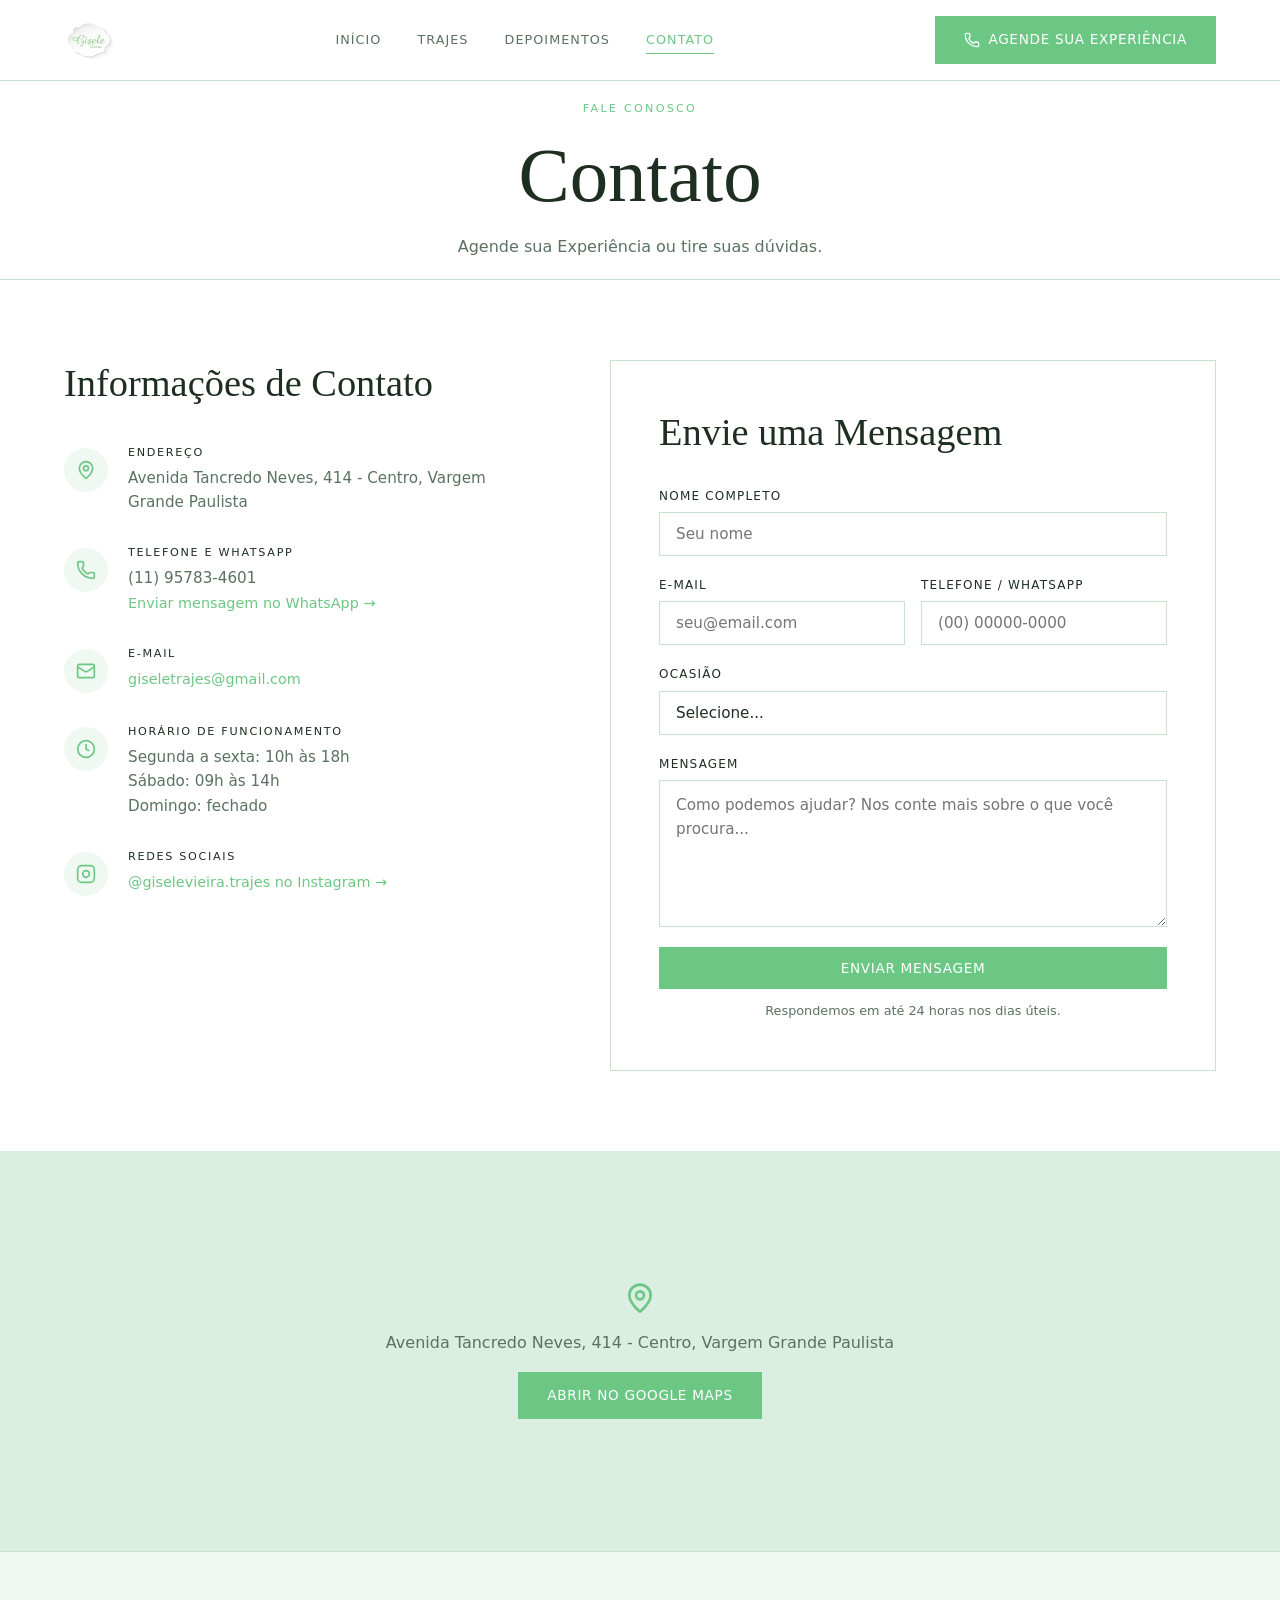
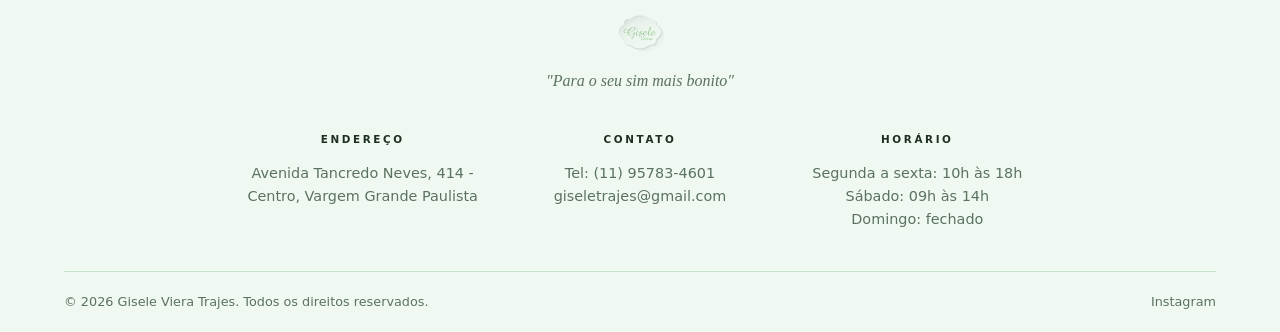
==== commit 240c1de6: "Add files via upload" ====
--- a/contato.html
+++ b/contato.html
@@ -5,7 +5,7 @@
   <meta name="viewport" content="width=device-width, initial-scale=1.0">
   <title>Gisele Viera Trajes — Contato</title>
   <meta name="description" content="Entre em contato com a Gisele Viera Trajes em Vargem Grande Paulista e agende sua experiência ou tire suas dúvidas pelo WhatsApp.">
-  <link rel="canonical" href="https://giseletrajes.github.io/brilhe.comigo/contato.html">
+  <link rel="canonical" href="https://www.giselevieiratrajes.com.br/contato.html">
 
   <!-- Favicon -->
   <link rel="icon" type="image/x-icon" href="assets/images/favicon/favicon.ico">
@@ -21,8 +21,8 @@
   <meta property="og:site_name" content="Gisele Viera Trajes">
   <meta property="og:title" content="Gisele Viera Trajes — Contato">
   <meta property="og:description" content="Entre em contato com a Gisele Viera Trajes em Vargem Grande Paulista e agende sua experiência.">
-  <meta property="og:image" content="https://giseletrajes.github.io/brilhe.comigo/assets/images/favicon/android-chrome-512x512.png">
-  <meta property="og:url" content="https://giseletrajes.github.io/brilhe.comigo/contato.html">
+  <meta property="og:image" content="https://www.giselevieiratrajes.com.br/assets/images/favicon/android-chrome-512x512.png">
+  <meta property="og:url" content="https://www.giselevieiratrajes.com.br/contato.html">
   <meta name="twitter:card" content="summary_large_image">
 
   <link rel="stylesheet" href="assets/css/style.css">
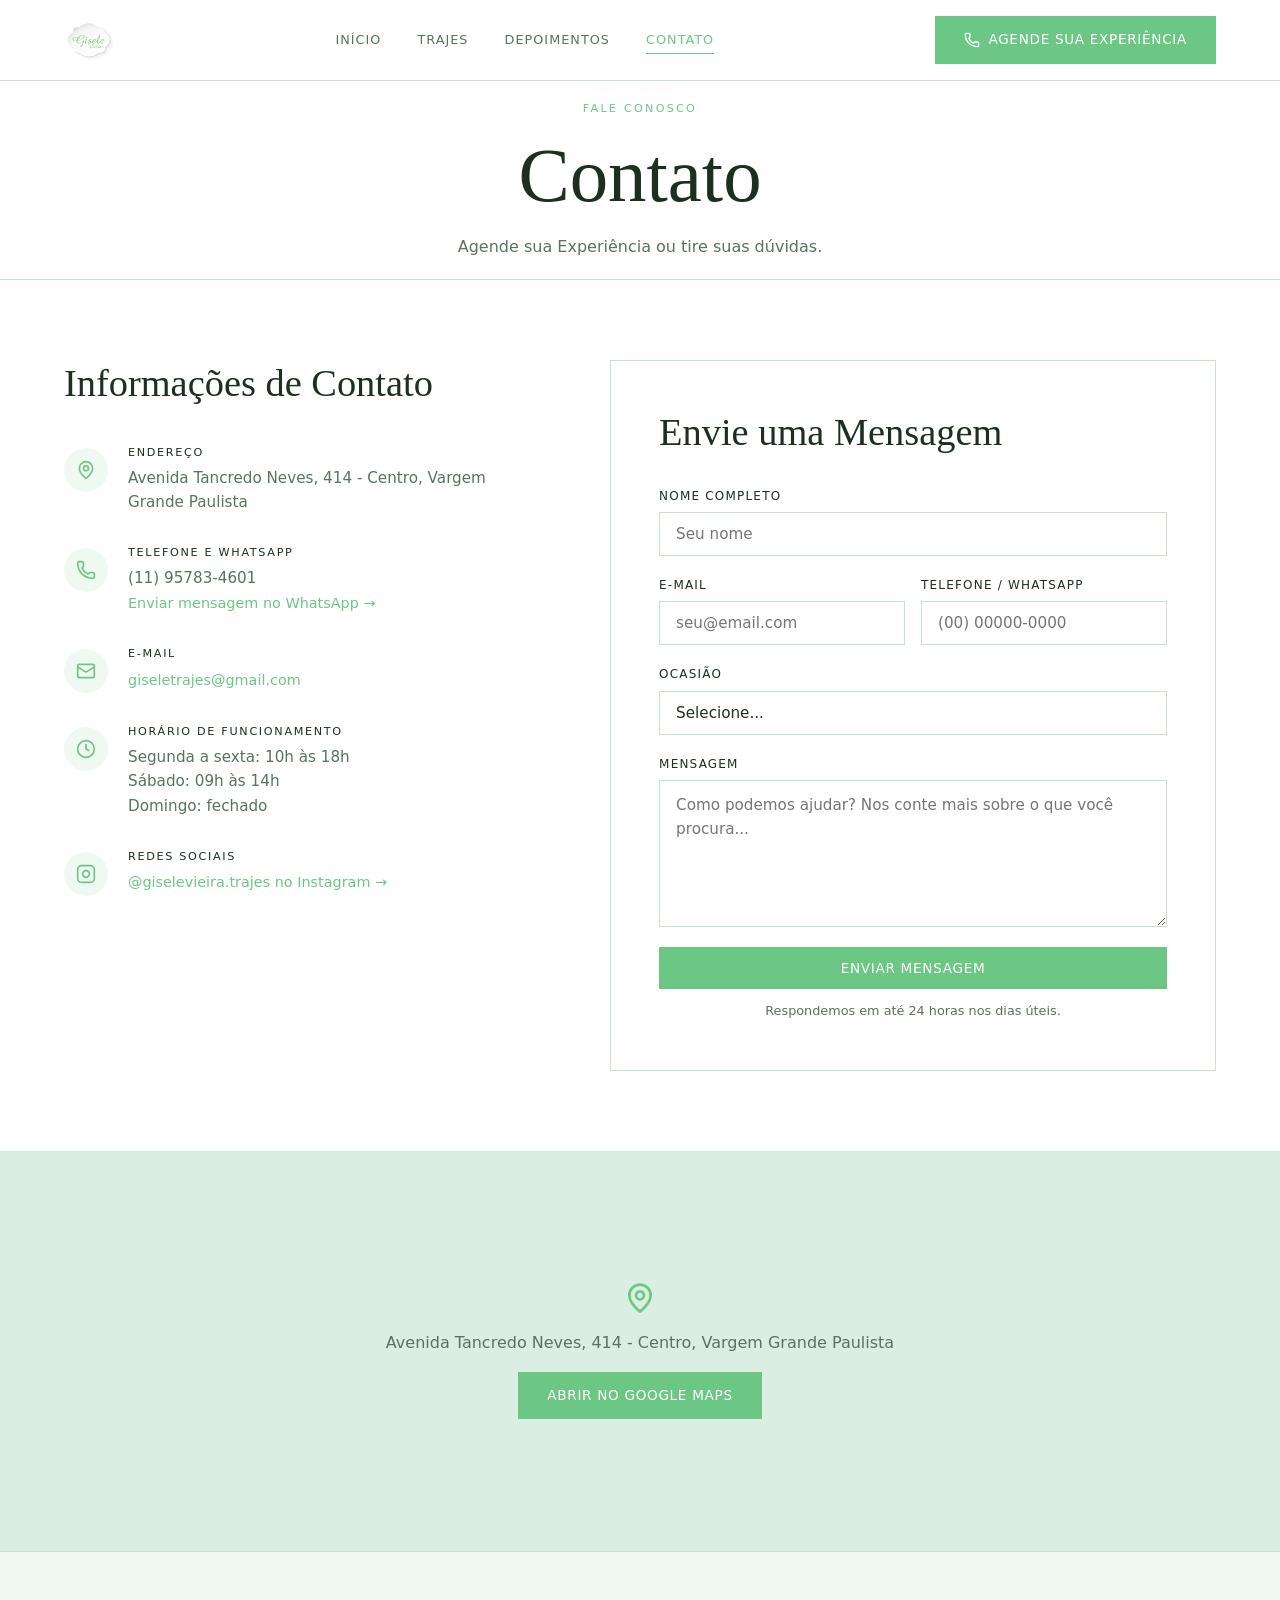
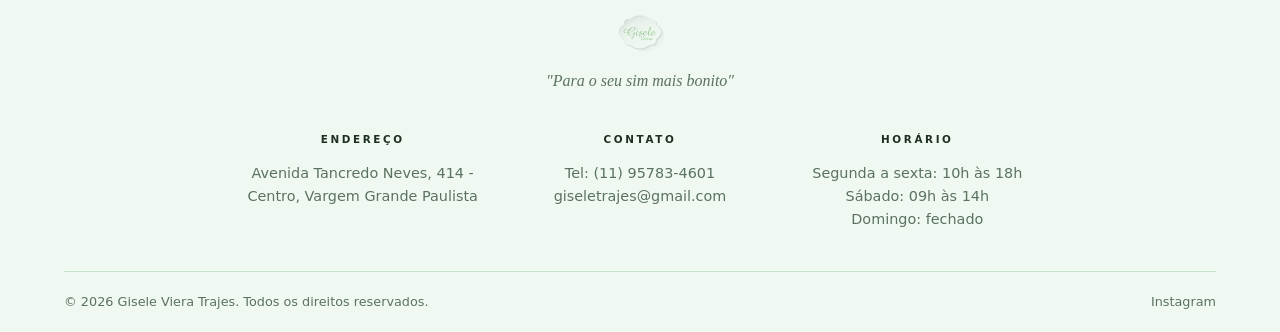
==== commit 85bc374c: "Add files via upload" ====
--- a/contato.html
+++ b/contato.html
@@ -1,6 +1,16 @@
 <!DOCTYPE html>
 <html lang="pt-BR">
 <head>
+  <!-- Google tag (gtag.js) -->
+  <script async src="https://www.googletagmanager.com/gtag/js?id=G-MT1V36FHFQ"></script>
+  <script>
+    window.dataLayer = window.dataLayer || [];
+    function gtag(){dataLayer.push(arguments);}
+    gtag('js', new Date());
+
+    gtag('config', 'G-MT1V36FHFQ');
+  </script>
+
   <meta charset="UTF-8">
   <meta name="viewport" content="width=device-width, initial-scale=1.0">
   <title>Gisele Viera Trajes — Contato</title>
@@ -29,6 +39,33 @@
   <link rel="preconnect" href="https://fonts.googleapis.com">
   <link rel="preconnect" href="https://fonts.gstatic.com" crossorigin>
   <link href="https://fonts.googleapis.com/css2?family=Playfair+Display:ital,wght@0,400;0,600;1,400&family=Cormorant+Garamond:wght@300;400&family=Jost:wght@300;400;500&display=swap" rel="stylesheet">
+  <script type="application/ld+json">
+  {
+    "@context": "https://schema.org",
+    "@type": "ClothingStore",
+    "name": "Gisele Vieira Trajes",
+    "image": "https://www.giselevieiratrajes.com.br/assets/images/hero-bg.jpg",
+    "url": "https://www.giselevieiratrajes.com.br/",
+    "telephone": "+5511957834601",
+    "email": "giseletrajes@gmail.com",
+    "priceRange": "$$",
+    "address": {
+      "@type": "PostalAddress",
+      "streetAddress": "Avenida Tancredo Neves, 414 - Centro",
+      "addressLocality": "Vargem Grande Paulista",
+      "addressRegion": "SP",
+      "addressCountry": "BR"
+    },
+    "geo": {
+      "@type": "GeoCoordinates",
+      "latitude": -23.6063138,
+      "longitude": -47.0280977
+    },
+    "sameAs": [
+      "https://www.instagram.com/giselevieira.trajes"
+    ]
+  }
+  </script>
 </head>
 <body>
 
--- a/assets/css/style.css
+++ b/assets/css/style.css
@@ -244,36 +244,63 @@
 /* ---- HERO ---- */
 .hero {
   position: relative;
-  height: 100svh;
-  min-height: 600px;
-  display: flex;
-  align-items: flex-end;
+  min-height: 620px;
+  display: flex;
+  align-items: center;
+  justify-content: center;
   overflow: hidden;
+  background: radial-gradient(ellipse 80% 60% at 50% 40%, var(--dark-mid) 0%, var(--dark) 75%);
+  padding: 120px 0 60px;
 }
 .hero-bg {
   position: absolute;
   inset: 0;
-  background: var(--dark);
+  display: flex;
+  align-items: center;
+  justify-content: center;
 }
 .hero-bg.no-img { background: linear-gradient(135deg, #1a3320 0%, #111a13 100%); }
 .hero-img {
-  width: 100%;
-  height: 100%;
-  object-fit: cover;
-  object-position: center top;
-  opacity: 0.7;
+  /* fixed pixel size: locked to this exact box on every screen, never stretched or upscaled */
+  width: 460px;
+  height: 460px;
+  max-width: 84vw;
+  max-height: 84vw;
+  object-fit: contain;
+  opacity: 0.4;
+  filter: saturate(0.85) brightness(1.05);
+  /* soft radial fade removes the source image's hard square edge so it dissolves into the dark backdrop instead of reading as a floating box */
+  -webkit-mask-image: radial-gradient(circle, #000 32%, transparent 68%);
+  mask-image: radial-gradient(circle, #000 32%, transparent 68%);
+}
+@media (max-width: 768px) {
+  .hero-img { width: 360px; height: 360px; }
+}
+@media (max-width: 480px) {
+  .hero-img { width: 280px; height: 280px; }
 }
 .hero-overlay {
   position: absolute;
   inset: 0;
-  background: linear-gradient(to top, rgba(17,26,19,0.9) 0%, rgba(17,26,19,0.3) 60%, transparent 100%);
+  background: radial-gradient(ellipse at center, rgba(17,26,19,0.35) 0%, rgba(17,26,19,0.82) 100%);
 }
 .hero-content {
   position: relative;
   z-index: 2;
-  padding-bottom: 80px;
-  padding-top: 120px;
   max-width: 700px;
+  text-align: center;
+  display: flex;
+  flex-direction: column;
+  align-items: center;
+  padding: 0 20px;
+  animation: heroReveal 1s cubic-bezier(0.16, 1, 0.3, 1) both;
+}
+@media (prefers-reduced-motion: reduce) {
+  .hero-content { animation: none; }
+}
+@keyframes heroReveal {
+  from { opacity: 0; transform: translateY(16px); }
+  to { opacity: 1; transform: translateY(0); }
 }
 .hero-eyebrow {
   font-family: var(--font-body);
@@ -282,7 +309,15 @@
   letter-spacing: 0.3em;
   text-transform: uppercase;
   color: var(--primary-light);
-  margin-bottom: 16px;
+  margin-bottom: 20px;
+  position: relative;
+}
+.hero-divider {
+  width: 48px;
+  height: 1px;
+  margin: 0 auto 28px;
+  background: linear-gradient(to right, transparent, var(--primary-light), transparent);
+  opacity: 0.7;
 }
 .hero-title {
   font-family: var(--font-display);
@@ -291,8 +326,22 @@
   color: var(--white);
   line-height: 1.05;
   margin-bottom: 24px;
-}
-.hero-title em { font-style: italic; color: var(--primary-light); }
+  position: relative;
+}
+.hero-title em {
+  font-style: italic;
+  color: var(--primary-light);
+  position: relative;
+}
+.hero-title em::after {
+  content: '✦';
+  position: absolute;
+  top: -0.6em;
+  right: -0.5em;
+  font-size: 0.28em;
+  color: var(--primary-light);
+  opacity: 0.85;
+}
 .hero-subtitle {
   font-size: 1.05rem;
   font-weight: 300;
@@ -301,7 +350,7 @@
   margin-bottom: 40px;
   max-width: 500px;
 }
-.hero-actions { display: flex; gap: 16px; flex-wrap: wrap; }
+.hero-actions { display: flex; gap: 16px; flex-wrap: wrap; justify-content: center; }
 
 .hero-scroll {
   position: absolute;
@@ -487,7 +536,7 @@
   position: relative;
   min-height: 50vh;
   display: flex;
-  align-items: flex-end;
+  align-items: center;
   overflow: hidden;
   padding-top: 80px;
 }
@@ -501,15 +550,36 @@
 .page-hero-bg {
   position: absolute;
   inset: 0;
-  background: var(--dark);
+  background: radial-gradient(ellipse 80% 60% at 50% 40%, var(--dark-mid) 0%, var(--dark) 75%);
+  display: flex;
+  align-items: center;
+  justify-content: center;
 }
 .page-hero-bg.no-img { background: linear-gradient(135deg, #1a3320 0%, #111a13 100%); }
-.page-hero-bg img { width: 100%; height: 100%; object-fit: cover; opacity: 0.5; }
+.page-hero-bg img {
+  width: 360px;
+  height: 360px;
+  max-width: 70vw;
+  max-height: 70vw;
+  object-fit: contain;
+  opacity: 0.4;
+  filter: saturate(0.85) brightness(1.05);
+  -webkit-mask-image: radial-gradient(circle, #000 32%, transparent 68%);
+  mask-image: radial-gradient(circle, #000 32%, transparent 68%);
+}
+@media (max-width: 768px) {
+  .page-hero-bg img { width: 280px; height: 280px; }
+}
 .page-hero-content {
   position: relative;
   z-index: 2;
   padding-top: 80px;
   padding-bottom: 60px;
+  text-align: center;
+  display: flex;
+  flex-direction: column;
+  align-items: center;
+  width: 100%;
 }
 .page-hero-short .page-hero-content { padding-top: 0; padding-bottom: 0; text-align: center; }
 .page-hero-title {
